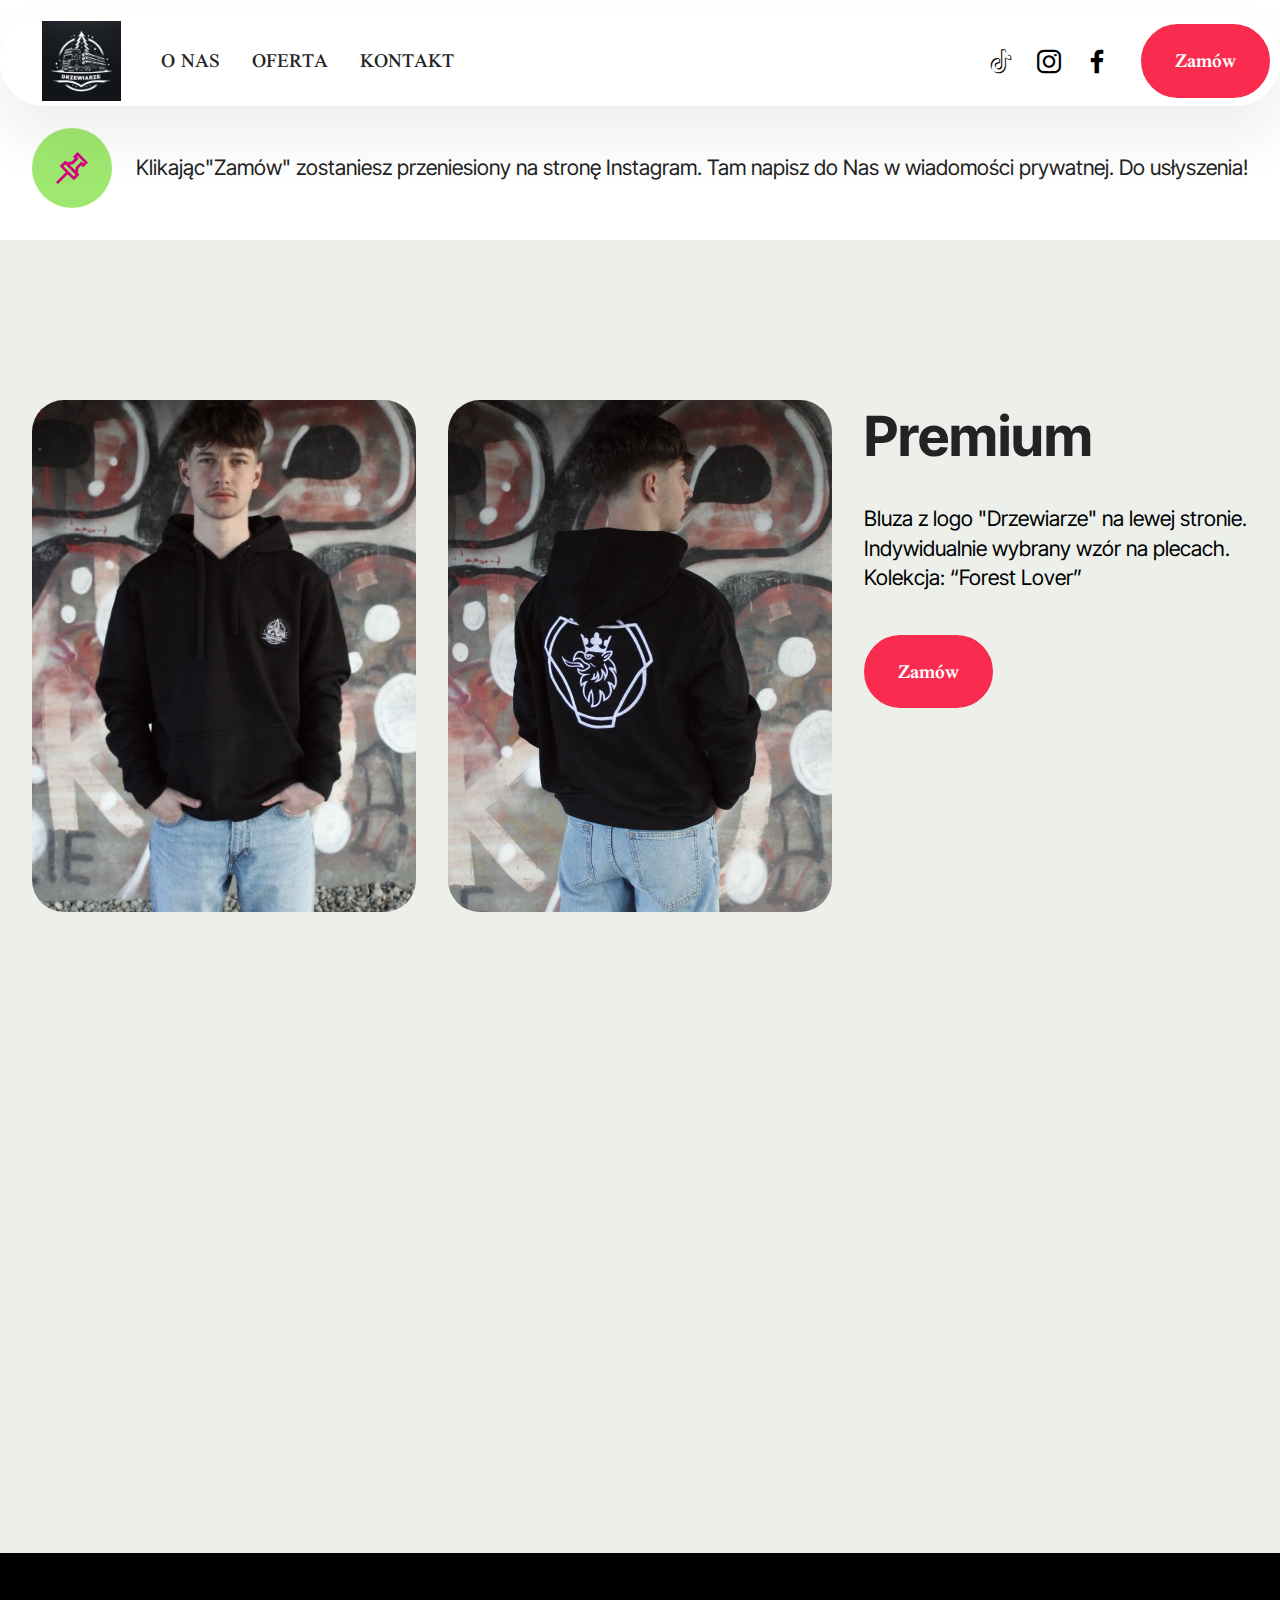
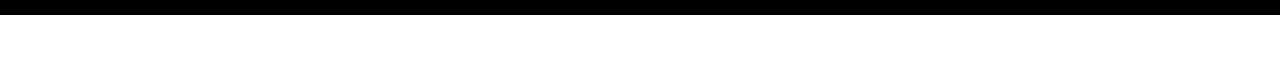
==== BluzaPremium.html @ dae0663e "Add files via upload" ====
<!DOCTYPE html>
<html  >
<head>
  <!-- Site made with Mobirise Website Builder v5.9.17, https://mobirise.com -->
  <meta charset="UTF-8">
  <meta http-equiv="X-UA-Compatible" content="IE=edge">
  <meta name="generator" content="Mobirise v5.9.17, mobirise.com">
  <meta name="viewport" content="width=device-width, initial-scale=1, minimum-scale=1">
  <link rel="shortcut icon" href="assets/images/image0-128x130.png" type="image/x-icon">
  <meta name="description" content="">
  
  
  <title>Kup teraz Bluza Premium</title>
  <link rel="stylesheet" href="assets/web/assets/mobirise-icons2/mobirise2.css">
  <link rel="stylesheet" href="assets/bootstrap/css/bootstrap.min.css">
  <link rel="stylesheet" href="assets/bootstrap/css/bootstrap-grid.min.css">
  <link rel="stylesheet" href="assets/bootstrap/css/bootstrap-reboot.min.css">
  <link rel="stylesheet" href="assets/animatecss/animate.css">
  <link rel="stylesheet" href="assets/dropdown/css/style.css">
  <link rel="stylesheet" href="assets/socicon/css/styles.css">
  <link rel="stylesheet" href="assets/theme/css/style.css">
  <link rel="preload" href="https://fonts.googleapis.com/css?family=Inter+Tight:100,200,300,400,500,600,700,800,900,100i,200i,300i,400i,500i,600i,700i,800i,900i&display=swap" as="style" onload="this.onload=null;this.rel='stylesheet'">
  <noscript><link rel="stylesheet" href="https://fonts.googleapis.com/css?family=Inter+Tight:100,200,300,400,500,600,700,800,900,100i,200i,300i,400i,500i,600i,700i,800i,900i&display=swap"></noscript>
  <link rel="preload" href="https://fonts.googleapis.com/css?family=Scheherazade+New:400,500,600,700&display=swap" as="style" onload="this.onload=null;this.rel='stylesheet'">
  <noscript><link rel="stylesheet" href="https://fonts.googleapis.com/css?family=Scheherazade+New:400,500,600,700&display=swap"></noscript>
  <link rel="preload" as="style" href="assets/mobirise/css/mbr-additional.css?v=Weldhy"><link rel="stylesheet" href="assets/mobirise/css/mbr-additional.css?v=Weldhy" type="text/css">

  
  
  
</head>
<body>
  
  <section data-bs-version="5.1" class="menu menu2 cid-u8Pt3f4Mni" once="menu" id="menu02-3n">
	

	<nav class="navbar navbar-dropdown navbar-expand-lg">
		<div class="container">
			<div class="navbar-brand">
				<span class="navbar-logo">
					<a href="index.html#header10-21">
						<img src="assets/images/image0-96x97.jpg" alt="Mobirise Website Builder" style="height: 5rem;">
					</a>
				</span>
				
			</div>
			<button class="navbar-toggler" type="button" data-toggle="collapse" data-bs-toggle="collapse" data-target="#navbarSupportedContent" data-bs-target="#navbarSupportedContent" aria-controls="navbarNavAltMarkup" aria-expanded="false" aria-label="Toggle navigation">
				<div class="hamburger">
					<span></span>
					<span></span>
					<span></span>
					<span></span>
				</div>
			</button>
			<div class="collapse navbar-collapse" id="navbarSupportedContent">
				<ul class="navbar-nav nav-dropdown" data-app-modern-menu="true"><li class="nav-item">
						<a class="nav-link link text-black text-primary display-4" href="index.html#article20-2m">O NAS</a>
					</li>
					<li class="nav-item">
						<a class="nav-link link text-black text-primary display-4" href="index.html#pricing02-2k" aria-expanded="false">OFERTA</a>
					</li>
					<li class="nav-item">
						<a class="nav-link link show text-black text-primary display-4" href="index.html#social06-2n" aria-expanded="false">KONTAKT</a>
					</li></ul>
				<div class="icons-menu">
					<a class="iconfont-wrapper" href="https://www.tiktok.com/@drzewiarze?lang=pl-PL" target="_blank">
						<span class="p-2 mbr-iconfont socicon-tiktok socicon"></span>
					</a>
					<a class="iconfont-wrapper" href="https://www.instagram.com/drzewiarze/" target="_blank">
						<span class="p-2 mbr-iconfont socicon-instagram socicon"></span>
					</a>
					<a class="iconfont-wrapper" href="https://www.facebook.com/profile.php?id=61557402834355&locale=pl_PL" target="_blank">
						<span class="p-2 mbr-iconfont socicon-facebook socicon"></span>
					</a>
					
				</div>
				<div class="navbar-buttons mbr-section-btn"><a class="btn btn-primary display-4" href="https://www.instagram.com/direct/t/17844694113150239/" target="_blank">Zamów</a></div>
			</div>
		</div>
	</nav>
</section>

<section data-bs-version="5.1" class="features034 cid-u8Pjf7gUB3" id="features034-3b">	
    

	
	
	<div class="container">
		<div class="row justify-content-center">
			<div class="col-12 content-head">
				
			</div>
		</div>
		<div class="row">
			<div class="item features-without-image col-12 col-lg-12 active">
				<div class="item-wrapper">
					<div class="iconfont-wrapper">
						<span class="mbr-iconfont mobi-mbri-pin mobi-mbri"></span>
					</div>
					<div class="card-box">
						<h4 class="card-title mbr-fonts-style mb-0 display-7">Klikając"Zamów" zostaniesz przeniesiony na stronę Instagram. Tam napisz do Nas w wiadomości prywatnej. Do usłyszenia!</h4>
						
					</div>
				</div>
			</div>
			
		</div>
	</div>
</section>

<section data-bs-version="5.1" class="gallery09 cid-u8PhwOr1mA" id="gallery09-3a">
  

  

  <div class="container">
    <div class="row justify-content-center">
      <div class="col-12 col-md-12 col-lg-4 main-text">
        <div class="">
          <h5 class="mbr-section-title mbr-fonts-style mt-0 mb-4 display-2"><strong>Premium</strong></h5>
          <h6 class="mbr-section-subtitle mbr-fonts-style mt-0 mb-4 display-7">Bluza z logo "Drzewiarze" na lewej stronie. Indywidualnie wybrany wzór na plecach. Kolekcja: “Forest Lover”</h6>
          <div class="mbr-section-btn mt-3 main-button"><a href="https://www.instagram.com/direct/t/17844694113150239/" class="btn item-btn btn-primary display-4" target="_blank">Zamów</a></div>
        </div>
      </div>

      <div class="col-lg-8 side-features row">
        
        <div class="item features-image col-12 col-md-6 col-lg-6 active">
          <div class="item-wrapper">
            <div class="item-img">
              <img src="assets/images/f17-816x1088.jpeg" alt="Mobirise Website Builder" title="" data-slide-to="1" data-bs-slide-to="1">
            </div>
            
          </div>
        </div>
        <div class="item features-image col-12 col-md-6 col-lg-6">
          <div class="item-wrapper">
            <div class="item-img">
              <img src="assets/images/f28-3-522x696.jpeg" alt="Mobirise Website Builder" title="" data-slide-to="1" data-bs-slide-to="1">
            </div>
            
          </div>
        </div><div class="item features-image col-12 col-md-6 col-lg-6">
          <div class="item-wrapper">
            <div class="item-img">
              <img src="assets/images/f9-816x1088.jpeg" alt="Mobirise Website Builder" title="" data-slide-to="2" data-bs-slide-to="2">
            </div>
            
          </div>
        </div><div class="item features-image col-12 col-md-6 col-lg-6">
          <div class="item-wrapper">
            <div class="item-img">
              <img src="assets/images/f6-522x696.jpeg" alt="Mobirise Website Builder" title="" data-slide-to="3" data-bs-slide-to="3">
            </div>
            
          </div>
        </div>
        
      </div>
    </div>
  </div>
</section>

<section data-bs-version="5.1" class="footer4 cid-u8PePHBick" once="footers" id="footer04-36">

    

    

    <div class="container">
        <div class="media-container-row align-center mbr-white">
            <div class="col-12">
                <p class="mbr-text mb-0 mbr-fonts-style display-7">
                    © Copyright 2024 Jakub Płoskonka - Wszelkie prawa zastrzeżone
                </p>
            </div>
        </div>
    </div>
</section><section class="display-7" style="padding: 0;align-items: center;justify-content: center;flex-wrap: wrap;    align-content: center;display: flex;position: relative;height: 4rem;"><a href="https://mobiri.se/3173245" style="flex: 1 1;height: 4rem;position: absolute;width: 100%;z-index: 1;"><img alt="" style="height: 4rem;" src="[data-uri]"></a><p style="margin: 0;text-align: center;" class="display-7">&#8204;</p><a style="z-index:1" href="https://mobirise.com/drag-drop-website-builder.html">Drag and Drop Website Builder</a></section><script src="assets/bootstrap/js/bootstrap.bundle.min.js"></script>  <script src="assets/smoothscroll/smooth-scroll.js"></script>  <script src="assets/ytplayer/index.js"></script>  <script src="assets/dropdown/js/navbar-dropdown.js"></script>  <script src="assets/theme/js/script.js"></script>  
  
  
 <div id="scrollToTop" class="scrollToTop mbr-arrow-up"><a style="text-align: center;"><i class="mbr-arrow-up-icon mbr-arrow-up-icon-cm cm-icon cm-icon-smallarrow-up"></i></a></div>
    <input name="animation" type="hidden">
  </body>
</html>
---- assets/web/assets/mobirise-icons2/mobirise2.css ----
@font-face {
  font-family: 'Moririse2';
  font-display: swap;
  src:  url('mobirise2.eot?f2bix4');
  src:  url('mobirise2.eot?f2bix4#iefix') format('embedded-opentype'),
    url('mobirise2.ttf?f2bix4') format('truetype'),
    url('mobirise2.woff?f2bix4') format('woff'),
    url('mobirise2.svg?f2bix4#mobirise2') format('svg');
  font-weight: normal;
  font-style: normal;
}

[class^="mobi-"], [class*=" mobi-"] {
  /* use !important to prevent issues with browser extensions that change fonts */
  font-family: 'Moririse2' !important;
  speak: none;
  font-style: normal;
  font-weight: normal;
  font-variant: normal;
  text-transform: none;
  line-height: 1;

  /* Better Font Rendering =========== */
  -webkit-font-smoothing: antialiased;
  -moz-osx-font-smoothing: grayscale;
}

.mobi-mbri-add-submenu:before {
  content: "\e900";
}
.mobi-mbri-alert:before {
  content: "\e901";
}
.mobi-mbri-align-center:before {
  content: "\e902";
}
.mobi-mbri-align-justify:before {
  content: "\e903";
}
.mobi-mbri-align-left:before {
  content: "\e904";
}
.mobi-mbri-align-right:before {
  content: "\e905";
}
.mobi-mbri-android:before {
  content: "\e906";
}
.mobi-mbri-apple:before {
  content: "\e907";
}
.mobi-mbri-arrow-down:before {
  content: "\e908";
}
.mobi-mbri-arrow-next:before {
  content: "\e909";
}
.mobi-mbri-arrow-prev:before {
  content: "\e90a";
}
.mobi-mbri-arrow-up:before {
  content: "\e90b";
}
.mobi-mbri-bold:before {
  content: "\e90c";
}
.mobi-mbri-bookmark:before {
  content: "\e90d";
}
.mobi-mbri-bootstrap:before {
  content: "\e90e";
}
.mobi-mbri-briefcase:before {
  content: "\e90f";
}
.mobi-mbri-browse:before {
  content: "\e910";
}
.mobi-mbri-bulleted-list:before {
  content: "\e911";
}
.mobi-mbri-calendar:before {
  content: "\e912";
}
.mobi-mbri-camera:before {
  content: "\e913";
}
.mobi-mbri-cart-add:before {
  content: "\e914";
}
.mobi-mbri-cart-full:before {
  content: "\e915";
}
.mobi-mbri-cash:before {
  content: "\e916";
}
.mobi-mbri-change-style:before {
  content: "\e917";
}
.mobi-mbri-chat:before {
  content: "\e918";
}
.mobi-mbri-clock:before {
  content: "\e919";
}
.mobi-mbri-close:before {
  content: "\e91a";
}
.mobi-mbri-cloud:before {
  content: "\e91b";
}
.mobi-mbri-code:before {
  content: "\e91c";
}
.mobi-mbri-contact-form:before {
  content: "\e91d";
}
.mobi-mbri-credit-card:before {
  content: "\e91e";
}
.mobi-mbri-cursor-click:before {
  content: "\e91f";
}
.mobi-mbri-cust-feedback:before {
  content: "\e920";
}
.mobi-mbri-database:before {
  content: "\e921";
}
.mobi-mbri-delivery:before {
  content: "\e922";
}
.mobi-mbri-desktop:before {
  content: "\e923";
}
.mobi-mbri-devices:before {
  content: "\e924";
}
.mobi-mbri-down:before {
  content: "\e925";
}
.mobi-mbri-download-2:before {
  content: "\e926";
}
.mobi-mbri-download:before {
  content: "\e927";
}
.mobi-mbri-drag-n-drop-2:before {
  content: "\e928";
}
.mobi-mbri-drag-n-drop:before {
  content: "\e929";
}
.mobi-mbri-edit-2:before {
  content: "\e92a";
}
.mobi-mbri-edit:before {
  content: "\e92b";
}
.mobi-mbri-error:before {
  content: "\e92c";
}
.mobi-mbri-extension:before {
  content: "\e92d";
}
.mobi-mbri-features:before {
  content: "\e92e";
}
.mobi-mbri-file:before {
  content: "\e92f";
}
.mobi-mbri-flag:before {
  content: "\e930";
}
.mobi-mbri-folder:before {
  content: "\e931";
}
.mobi-mbri-gift:before {
  content: "\e932";
}
.mobi-mbri-github:before {
  content: "\e933";
}
.mobi-mbri-globe-2:before {
  content: "\e934";
}
.mobi-mbri-globe:before {
  content: "\e935";
}
.mobi-mbri-growing-chart:before {
  content: "\e936";
}
.mobi-mbri-hearth:before {
  content: "\e937";
}
.mobi-mbri-help:before {
  content: "\e938";
}
.mobi-mbri-home:before {
  content: "\e939";
}
.mobi-mbri-hot-cup:before {
  content: "\e93a";
}
.mobi-mbri-idea:before {
  content: "\e93b";
}
.mobi-mbri-image-gallery:before {
  content: "\e93c";
}
.mobi-mbri-image-slider:before {
  content: "\e93d";
}
.mobi-mbri-info:before {
  content: "\e93e";
}
.mobi-mbri-italic:before {
  content: "\e93f";
}
.mobi-mbri-key:before {
  content: "\e940";
}
.mobi-mbri-laptop:before {
  content: "\e941";
}
.mobi-mbri-layers:before {
  content: "\e942";
}
.mobi-mbri-left-right:before {
  content: "\e943";
}
.mobi-mbri-left:before {
  content: "\e944";
}
.mobi-mbri-letter:before {
  content: "\e945";
}
.mobi-mbri-like:before {
  content: "\e946";
}
.mobi-mbri-link:before {
  content: "\e947";
}
.mobi-mbri-lock:before {
  content: "\e948";
}
.mobi-mbri-login:before {
  content: "\e949";
}
.mobi-mbri-logout:before {
  content: "\e94a";
}
.mobi-mbri-magic-stick:before {
  content: "\e94b";
}
.mobi-mbri-map-pin:before {
  content: "\e94c";
}
.mobi-mbri-menu:before {
  content: "\e94d";
}
.mobi-mbri-mobile-2:before {
  content: "\e94e";
}
.mobi-mbri-mobile-horizontal:before {
  content: "\e94f";
}
.mobi-mbri-mobile:before {
  content: "\e950";
}
.mobi-mbri-mobirise:before {
  content: "\e951";
}
.mobi-mbri-more-horizontal:before {
  content: "\e952";
}
.mobi-mbri-more-vertical:before {
  content: "\e953";
}
.mobi-mbri-music:before {
  content: "\e954";
}
.mobi-mbri-new-file:before {
  content: "\e955";
}
.mobi-mbri-numbered-list:before {
  content: "\e956";
}
.mobi-mbri-opened-folder:before {
  content: "\e957";
}
.mobi-mbri-pages:before {
  content: "\e958";
}
.mobi-mbri-paper-plane:before {
  content: "\e959";
}
.mobi-mbri-paperclip:before {
  content: "\e95a";
}
.mobi-mbri-phone:before {
  content: "\e95b";
}
.mobi-mbri-photo:before {
  content: "\e95c";
}
.mobi-mbri-photos:before {
  content: "\e95d";
}
.mobi-mbri-pin:before {
  content: "\e95e";
}
.mobi-mbri-play:before {
  content: "\e95f";
}
.mobi-mbri-plus:before {
  content: "\e960";
}
.mobi-mbri-preview:before {
  content: "\e961";
}
.mobi-mbri-print:before {
  content: "\e962";
}
.mobi-mbri-protect:before {
  content: "\e963";
}
.mobi-mbri-question:before {
  content: "\e964";
}
.mobi-mbri-quote-left:before {
  content: "\e965";
}
.mobi-mbri-quote-right:before {
  content: "\e966";
}
.mobi-mbri-redo:before {
  content: "\e967";
}
.mobi-mbri-refresh:before {
  content: "\e968";
}
.mobi-mbri-responsive-2:before {
  content: "\e969";
}
.mobi-mbri-responsive:before {
  content: "\e96a";
}
.mobi-mbri-right:before {
  content: "\e96b";
}
.mobi-mbri-rocket:before {
  content: "\e96c";
}
.mobi-mbri-sad-face:before {
  content: "\e96d";
}
.mobi-mbri-sale:before {
  content: "\e96e";
}
.mobi-mbri-save:before {
  content: "\e96f";
}
.mobi-mbri-search:before {
  content: "\e970";
}
.mobi-mbri-setting-2:before {
  content: "\e971";
}
.mobi-mbri-setting-3:before {
  content: "\e972";
}
.mobi-mbri-setting:before {
  content: "\e973";
}
.mobi-mbri-share:before {
  content: "\e974";
}
.mobi-mbri-shopping-bag:before {
  content: "\e975";
}
.mobi-mbri-shopping-basket:before {
  content: "\e976";
}
.mobi-mbri-shopping-cart:before {
  content: "\e977";
}
.mobi-mbri-sites:before {
  content: "\e978";
}
.mobi-mbri-smile-face:before {
  content: "\e979";
}
.mobi-mbri-speed:before {
  content: "\e97a";
}
.mobi-mbri-star:before {
  content: "\e97b";
}
.mobi-mbri-success:before {
  content: "\e97c";
}
.mobi-mbri-sun:before {
  content: "\e97d";
}
.mobi-mbri-sun2:before {
  content: "\e97e";
}
.mobi-mbri-tablet-vertical:before {
  content: "\e97f";
}
.mobi-mbri-tablet:before {
  content: "\e980";
}
.mobi-mbri-target:before {
  content: "\e981";
}
.mobi-mbri-timer:before {
  content: "\e982";
}
.mobi-mbri-to-ftp:before {
  content: "\e983";
}
.mobi-mbri-to-local-drive:before {
  content: "\e984";
}
.mobi-mbri-touch-swipe:before {
  content: "\e985";
}
.mobi-mbri-touch:before {
  content: "\e986";
}
.mobi-mbri-trash:before {
  content: "\e987";
}
.mobi-mbri-underline:before {
  content: "\e988";
}
.mobi-mbri-undo:before {
  content: "\e989";
}
.mobi-mbri-unlink:before {
  content: "\e98a";
}
.mobi-mbri-unlock:before {
  content: "\e98b";
}
.mobi-mbri-up-down:before {
  content: "\e98c";
}
.mobi-mbri-up:before {
  content: "\e98d";
}
.mobi-mbri-update:before {
  content: "\e98e";
}
.mobi-mbri-upload-2:before {
  content: "\e98f";
}
.mobi-mbri-upload:before {
  content: "\e990";
}
.mobi-mbri-user-2:before {
  content: "\e991";
}
.mobi-mbri-user:before {
  content: "\e992";
}
.mobi-mbri-users:before {
  content: "\e993";
}
.mobi-mbri-video-play:before {
  content: "\e994";
}
.mobi-mbri-video:before {
  content: "\e995";
}
.mobi-mbri-watch:before {
  content: "\e996";
}
.mobi-mbri-website-theme-2:before {
  content: "\e997";
}
.mobi-mbri-website-theme:before {
  content: "\e998";
}
.mobi-mbri-wifi:before {
  content: "\e999";
}
.mobi-mbri-windows:before {
  content: "\e99a";
}
.mobi-mbri-zoom-in:before {
  content: "\e99b";
}
.mobi-mbri-zoom-out:before {
  content: "\e99c";
}
---- assets/dropdown/css/style.css ----
.navbar-dropdown {
  left: 0;
  padding: 0;
  position: absolute;
  right: 0;
  top: 0;
  transition: all 0.45s ease;
  z-index: 1030;
  background: #282828; }
  .navbar-dropdown .navbar-logo {
    margin-right: 0.8rem;
    transition: margin 0.3s ease-in-out;
    vertical-align: middle; }
    .navbar-dropdown .navbar-logo img {
      height: 3.125rem;
      transition: all 0.3s ease-in-out; }
    .navbar-dropdown .navbar-logo.mbr-iconfont {
      font-size: 3.125rem;
      line-height: 3.125rem; }
  .navbar-dropdown .navbar-caption {
    font-weight: 700;
    white-space: normal;
    vertical-align: -4px;
    line-height: 3.125rem !important; }
    .navbar-dropdown .navbar-caption, .navbar-dropdown .navbar-caption:hover {
      color: inherit;
      text-decoration: none; }
  .navbar-dropdown .mbr-iconfont + .navbar-caption {
    vertical-align: -1px; }
  .navbar-dropdown.navbar-fixed-top {
    position: fixed; }
  .navbar-dropdown .navbar-brand span {
    vertical-align: -4px; }
  .navbar-dropdown.bg-color.transparent {
    background: none; }
  .navbar-dropdown.navbar-short .navbar-brand {
    padding: 0.625rem 0; }
    .navbar-dropdown.navbar-short .navbar-brand span {
      vertical-align: -1px; }
  .navbar-dropdown.navbar-short .navbar-caption {
    line-height: 2.375rem !important;
    vertical-align: -2px; }
  .navbar-dropdown.navbar-short .navbar-logo {
    margin-right: 0.5rem; }
    .navbar-dropdown.navbar-short .navbar-logo img {
      height: 2.375rem; }
    .navbar-dropdown.navbar-short .navbar-logo.mbr-iconfont {
      font-size: 2.375rem;
      line-height: 2.375rem; }
  .navbar-dropdown.navbar-short .mbr-table-cell {
    height: 3.625rem; }
  .navbar-dropdown .navbar-close {
    left: 0.6875rem;
    position: fixed;
    top: 0.75rem;
    z-index: 1000; }
  .navbar-dropdown .hamburger-icon {
    content: "";
    display: inline-block;
    vertical-align: middle;
    width: 16px;
    -webkit-box-shadow: 0 -6px 0 1px #282828,0 0 0 1px #282828,0 6px 0 1px #282828;
    -moz-box-shadow: 0 -6px 0 1px #282828,0 0 0 1px #282828,0 6px 0 1px #282828;
    box-shadow: 0 -6px 0 1px #282828,0 0 0 1px #282828,0 6px 0 1px #282828; }

.dropdown-menu .dropdown-toggle[data-toggle="dropdown-submenu"]::after {
  border-bottom: 0.35em solid transparent;
  border-left: 0.35em solid;
  border-right: 0;
  border-top: 0.35em solid transparent;
  margin-left: 0.3rem; }

.dropdown-menu .dropdown-item:focus {
  outline: 0; }

.nav-dropdown {
  font-size: 0.75rem;
  font-weight: 500;
  height: auto !important; }
  .nav-dropdown .nav-btn {
    padding-left: 1rem; }
  .nav-dropdown .link {
    margin: .667em 1.667em;
    font-weight: 500;
    padding: 0;
    transition: color .2s ease-in-out; }
    .nav-dropdown .link.dropdown-toggle {
      margin-right: 2.583em; }
      .nav-dropdown .link.dropdown-toggle::after {
        margin-left: .25rem;
        border-top: 0.35em solid;
        border-right: 0.35em solid transparent;
        border-left: 0.35em solid transparent;
        border-bottom: 0; }
      .nav-dropdown .link.dropdown-toggle[aria-expanded="true"] {
        margin: 0;
        padding: 0.667em 3.263em  0.667em 1.667em; }
  .nav-dropdown .link::after,
  .nav-dropdown .dropdown-item::after {
    color: inherit; }
  .nav-dropdown .btn {
    font-size: 0.75rem;
    font-weight: 700;
    letter-spacing: 0;
    margin-bottom: 0;
    padding-left: 1.25rem;
    padding-right: 1.25rem; }
  .nav-dropdown .dropdown-menu {
    border-radius: 0;
    border: 0;
    left: 0;
    margin: 0;
    padding-bottom: 1.25rem;
    padding-top: 1.25rem;
    position: relative; }
  .nav-dropdown .dropdown-submenu {
    margin-left: 0.125rem;
    top: 0; }
  .nav-dropdown .dropdown-item {
    font-weight: 500;
    line-height: 2;
    padding: 0.3846em 4.615em 0.3846em 1.5385em;
    position: relative;
    transition: color .2s ease-in-out, background-color .2s ease-in-out; }
    .nav-dropdown .dropdown-item::after {
      margin-top: -0.3077em;
      position: absolute;
      right: 1.1538em;
      top: 50%; }
    .nav-dropdown .dropdown-item:focus, .nav-dropdown .dropdown-item:hover {
      background: none; }

@media (max-width: 767px) {
  .nav-dropdown.navbar-toggleable-sm {
    bottom: 0;
    display: none;
    left: 0;
    overflow-x: hidden;
    position: fixed;
    top: 0;
    transform: translateX(-100%);
    -ms-transform: translateX(-100%);
    -webkit-transform: translateX(-100%);
    width: 18.75rem;
    z-index: 999; } }
.nav-dropdown.navbar-toggleable-xl {
  bottom: 0;
  display: none;
  left: 0;
  overflow-x: hidden;
  position: fixed;
  top: 0;
  transform: translateX(-100%);
  -ms-transform: translateX(-100%);
  -webkit-transform: translateX(-100%);
  width: 18.75rem;
  z-index: 999; }

.nav-dropdown-sm {
  display: block !important;
  overflow-x: hidden;
  overflow: auto;
  padding-top: 3.875rem; }
  .nav-dropdown-sm::after {
    content: "";
    display: block;
    height: 3rem;
    width: 100%; }
  .nav-dropdown-sm.collapse.in ~ .navbar-close {
    display: block !important; }
  .nav-dropdown-sm.collapsing, .nav-dropdown-sm.collapse.in {
    transform: translateX(0);
    -ms-transform: translateX(0);
    -webkit-transform: translateX(0);
    transition: all 0.25s ease-out;
    -webkit-transition: all 0.25s ease-out;
    background: #282828; }
  .nav-dropdown-sm.collapsing[aria-expanded="false"] {
    transform: translateX(-100%);
    -ms-transform: translateX(-100%);
    -webkit-transform: translateX(-100%); }
  .nav-dropdown-sm .nav-item {
    display: block;
    margin-left: 0 !important;
    padding-left: 0; }
  .nav-dropdown-sm .link,
  .nav-dropdown-sm .dropdown-item {
    border-top: 1px dotted rgba(255, 255, 255, 0.1);
    font-size: 0.8125rem;
    line-height: 1.6;
    margin: 0 !important;
    padding: 0.875rem 2.4rem 0.875rem 1.5625rem !important;
    position: relative;
    white-space: normal; }
    .nav-dropdown-sm .link:focus, .nav-dropdown-sm .link:hover,
    .nav-dropdown-sm .dropdown-item:focus,
    .nav-dropdown-sm .dropdown-item:hover {
      background: rgba(0, 0, 0, 0.2) !important;
      color: #c0a375; }
  .nav-dropdown-sm .nav-btn {
    position: relative;
    padding: 1.5625rem 1.5625rem 0 1.5625rem; }
    .nav-dropdown-sm .nav-btn::before {
      border-top: 1px dotted rgba(255, 255, 255, 0.1);
      content: "";
      left: 0;
      position: absolute;
      top: 0;
      width: 100%; }
    .nav-dropdown-sm .nav-btn + .nav-btn {
      padding-top: 0.625rem; }
      .nav-dropdown-sm .nav-btn + .nav-btn::before {
        display: none; }
  .nav-dropdown-sm .btn {
    padding: 0.625rem 0; }
  .nav-dropdown-sm .dropdown-toggle[data-toggle="dropdown-submenu"]::after {
    margin-left: .25rem;
    border-top: 0.35em solid;
    border-right: 0.35em solid transparent;
    border-left: 0.35em solid transparent;
    border-bottom: 0; }
  .nav-dropdown-sm .dropdown-toggle[data-toggle="dropdown-submenu"][aria-expanded="true"]::after {
    border-top: 0;
    border-right: 0.35em solid transparent;
    border-left: 0.35em solid transparent;
    border-bottom: 0.35em solid; }
  .nav-dropdown-sm .dropdown-menu {
    margin: 0;
    padding: 0;
    position: relative;
    top: 0;
    left: 0;
    width: 100%;
    border: 0;
    float: none;
    border-radius: 0;
    background: none; }
  .nav-dropdown-sm .dropdown-submenu {
    left: 100%;
    margin-left: 0.125rem;
    margin-top: -1.25rem;
    top: 0; }

.navbar-toggleable-sm .nav-dropdown .dropdown-menu {
  position: absolute; }

.navbar-toggleable-sm .nav-dropdown .dropdown-submenu {
  left: 100%;
  margin-left: 0.125rem;
  margin-top: -1.25rem;
  top: 0; }

.navbar-toggleable-sm.opened .nav-dropdown .dropdown-menu {
  position: relative; }

.navbar-toggleable-sm.opened .nav-dropdown .dropdown-submenu {
  left: 0;
  margin-left: 00rem;
  margin-top: 0rem;
  top: 0; }

.is-builder .nav-dropdown.collapsing {
  transition: none !important; }
---- assets/socicon/css/styles.css ----
@charset "UTF-8";

@font-face {
  font-family: 'Socicon';
  src:  url('../fonts/socicon.eot');
  src:  url('../fonts/socicon.eot?#iefix') format('embedded-opentype'),
    url('../fonts/socicon.woff2') format('woff2'),
    url('../fonts/socicon.ttf') format('truetype'),
    url('../fonts/socicon.woff') format('woff'),
    url('../fonts/socicon.svg#socicon') format('svg');
  font-weight: normal;
  font-style: normal;
  font-display: swap;
}

[data-icon]:before {
  font-family: "socicon" !important;
  content: attr(data-icon);
  font-style: normal !important;
  font-weight: normal !important;
  font-variant: normal !important;
  text-transform: none !important;
  speak: none;
  line-height: 1;
  -webkit-font-smoothing: antialiased;
  -moz-osx-font-smoothing: grayscale;
}

[class^="socicon-"], [class*=" socicon-"] {
  /* use !important to prevent issues with browser extensions that change fonts */
  font-family: 'Socicon' !important;
  speak: none;
  font-style: normal;
  font-weight: normal;
  font-variant: normal;
  text-transform: none;
  line-height: 1;

  /* Better Font Rendering =========== */
  -webkit-font-smoothing: antialiased;
  -moz-osx-font-smoothing: grayscale;
}

.socicon-eitaa:before {
  content: "\e97c";
}
.socicon-soroush:before {
  content: "\e97d";
}
.socicon-bale:before {
  content: "\e97e";
}
.socicon-zazzle:before {
  content: "\e97b";
}
.socicon-society6:before {
  content: "\e97a";
}
.socicon-redbubble:before {
  content: "\e979";
}
.socicon-avvo:before {
  content: "\e978";
}
.socicon-stitcher:before {
  content: "\e977";
}
.socicon-googlehangouts:before {
  content: "\e974";
}
.socicon-dlive:before {
  content: "\e975";
}
.socicon-vsco:before {
  content: "\e976";
}
.socicon-flipboard:before {
  content: "\e973";
}
.socicon-ubuntu:before {
  content: "\e958";
}
.socicon-artstation:before {
  content: "\e959";
}
.socicon-invision:before {
  content: "\e95a";
}
.socicon-torial:before {
  content: "\e95b";
}
.socicon-collectorz:before {
  content: "\e95c";
}
.socicon-seenthis:before {
  content: "\e95d";
}
.socicon-googleplaymusic:before {
  content: "\e95e";
}
.socicon-debian:before {
  content: "\e95f";
}
.socicon-filmfreeway:before {
  content: "\e960";
}
.socicon-gnome:before {
  content: "\e961";
}
.socicon-itchio:before {
  content: "\e962";
}
.socicon-jamendo:before {
  content: "\e963";
}
.socicon-mix:before {
  content: "\e964";
}
.socicon-sharepoint:before {
  content: "\e965";
}
.socicon-tinder:before {
  content: "\e966";
}
.socicon-windguru:before {
  content: "\e967";
}
.socicon-cdbaby:before {
  content: "\e968";
}
.socicon-elementaryos:before {
  content: "\e969";
}
.socicon-stage32:before {
  content: "\e96a";
}
.socicon-tiktok:before {
  content: "\e96b";
}
.socicon-gitter:before {
  content: "\e96c";
}
.socicon-letterboxd:before {
  content: "\e96d";
}
.socicon-threema:before {
  content: "\e96e";
}
.socicon-splice:before {
  content: "\e96f";
}
.socicon-metapop:before {
  content: "\e970";
}
.socicon-naver:before {
  content: "\e971";
}
.socicon-remote:before {
  content: "\e972";
}
.socicon-internet:before {
  content: "\e957";
}
.socicon-moddb:before {
  content: "\e94b";
}
.socicon-indiedb:before {
  content: "\e94c";
}
.socicon-traxsource:before {
  content: "\e94d";
}
.socicon-gamefor:before {
  content: "\e94e";
}
.socicon-pixiv:before {
  content: "\e94f";
}
.socicon-myanimelist:before {
  content: "\e950";
}
.socicon-blackberry:before {
  content: "\e951";
}
.socicon-wickr:before {
  content: "\e952";
}
.socicon-spip:before {
  content: "\e953";
}
.socicon-napster:before {
  content: "\e954";
}
.socicon-beatport:before {
  content: "\e955";
}
.socicon-hackerone:before {
  content: "\e956";
}
.socicon-hackernews:before {
  content: "\e946";
}
.socicon-smashwords:before {
  content: "\e947";
}
.socicon-kobo:before {
  content: "\e948";
}
.socicon-bookbub:before {
  content: "\e949";
}
.socicon-mailru:before {
  content: "\e94a";
}
.socicon-gitlab:before {
  content: "\e945";
}
.socicon-instructables:before {
  content: "\e944";
}
.socicon-portfolio:before {
  content: "\e943";
}
.socicon-codered:before {
  content: "\e940";
}
.socicon-origin:before {
  content: "\e941";
}
.socicon-nextdoor:before {
  content: "\e942";
}
.socicon-udemy:before {
  content: "\e93f";
}
.socicon-livemaster:before {
  content: "\e93e";
}
.socicon-crunchbase:before {
  content: "\e93b";
}
.socicon-homefy:before {
  content: "\e93c";
}
.socicon-calendly:before {
  content: "\e93d";
}
.socicon-realtor:before {
  content: "\e90f";
}
.socicon-tidal:before {
  content: "\e910";
}
.socicon-qobuz:before {
  content: "\e911";
}
.socicon-natgeo:before {
  content: "\e912";
}
.socicon-mastodon:before {
  content: "\e913";
}
.socicon-unsplash:before {
  content: "\e914";
}
.socicon-homeadvisor:before {
  content: "\e915";
}
.socicon-angieslist:before {
  content: "\e916";
}
.socicon-codepen:before {
  content: "\e917";
}
.socicon-slack:before {
  content: "\e918";
}
.socicon-openaigym:before {
  content: "\e919";
}
.socicon-logmein:before {
  content: "\e91a";
}
.socicon-fiverr:before {
  content: "\e91b";
}
.socicon-gotomeeting:before {
  content: "\e91c";
}
.socicon-aliexpress:before {
  content: "\e91d";
}
.socicon-guru:before {
  content: "\e91e";
}
.socicon-appstore:before {
  content: "\e91f";
}
.socicon-homes:before {
  content: "\e920";
}
.socicon-zoom:before {
  content: "\e921";
}
.socicon-alibaba:before {
  content: "\e922";
}
.socicon-craigslist:before {
  content: "\e923";
}
.socicon-wix:before {
  content: "\e924";
}
.socicon-redfin:before {
  content: "\e925";
}
.socicon-googlecalendar:before {
  content: "\e926";
}
.socicon-shopify:before {
  content: "\e927";
}
.socicon-freelancer:before {
  content: "\e928";
}
.socicon-seedrs:before {
  content: "\e929";
}
.socicon-bing:before {
  content: "\e92a";
}
.socicon-doodle:before {
  content: "\e92b";
}
.socicon-bonanza:before {
  content: "\e92c";
}
.socicon-squarespace:before {
  content: "\e92d";
}
.socicon-toptal:before {
  content: "\e92e";
}
.socicon-gust:before {
  content: "\e92f";
}
.socicon-ask:before {
  content: "\e930";
}
.socicon-trulia:before {
  content: "\e931";
}
.socicon-loomly:before {
  content: "\e932";
}
.socicon-ghost:before {
  content: "\e933";
}
.socicon-upwork:before {
  content: "\e934";
}
.socicon-fundable:before {
  content: "\e935";
}
.socicon-booking:before {
  content: "\e936";
}
.socicon-googlemaps:before {
  content: "\e937";
}
.socicon-zillow:before {
  content: "\e938";
}
.socicon-niconico:before {
  content: "\e939";
}
.socicon-toneden:before {
  content: "\e93a";
}
.socicon-augment:before {
  content: "\e908";
}
.socicon-bitbucket:before {
  content: "\e909";
}
.socicon-fyuse:before {
  content: "\e90a";
}
.socicon-yt-gaming:before {
  content: "\e90b";
}
.socicon-sketchfab:before {
  content: "\e90c";
}
.socicon-mobcrush:before {
  content: "\e90d";
}
.socicon-microsoft:before {
  content: "\e90e";
}
.socicon-pandora:before {
  content: "\e907";
}
.socicon-messenger:before {
  content: "\e906";
}
.socicon-gamewisp:before {
  content: "\e905";
}
.socicon-bloglovin:before {
  content: "\e904";
}
.socicon-tunein:before {
  content: "\e903";
}
.socicon-gamejolt:before {
  content: "\e901";
}
.socicon-trello:before {
  content: "\e902";
}
.socicon-spreadshirt:before {
  content: "\e900";
}
.socicon-500px:before {
  content: "\e000";
}
.socicon-8tracks:before {
  content: "\e001";
}
.socicon-airbnb:before {
  content: "\e002";
}
.socicon-alliance:before {
  content: "\e003";
}
.socicon-amazon:before {
  content: "\e004";
}
.socicon-amplement:before {
  content: "\e005";
}
.socicon-android:before {
  content: "\e006";
}
.socicon-angellist:before {
  content: "\e007";
}
.socicon-apple:before {
  content: "\e008";
}
.socicon-appnet:before {
  content: "\e009";
}
.socicon-baidu:before {
  content: "\e00a";
}
.socicon-bandcamp:before {
  content: "\e00b";
}
.socicon-battlenet:before {
  content: "\e00c";
}
.socicon-mixer:before {
  content: "\e00d";
}
.socicon-bebee:before {
  content: "\e00e";
}
.socicon-bebo:before {
  content: "\e00f";
}
.socicon-behance:before {
  content: "\e010";
}
.socicon-blizzard:before {
  content: "\e011";
}
.socicon-blogger:before {
  content: "\e012";
}
.socicon-buffer:before {
  content: "\e013";
}
.socicon-chrome:before {
  content: "\e014";
}
.socicon-coderwall:before {
  content: "\e015";
}
.socicon-curse:before {
  content: "\e016";
}
.socicon-dailymotion:before {
  content: "\e017";
}
.socicon-deezer:before {
  content: "\e018";
}
.socicon-delicious:before {
  content: "\e019";
}
.socicon-deviantart:before {
  content: "\e01a";
}
.socicon-diablo:before {
  content: "\e01b";
}
.socicon-digg:before {
  content: "\e01c";
}
.socicon-discord:before {
  content: "\e01d";
}
.socicon-disqus:before {
  content: "\e01e";
}
.socicon-douban:before {
  content: "\e01f";
}
.socicon-draugiem:before {
  content: "\e020";
}
.socicon-dribbble:before {
  content: "\e021";
}
.socicon-drupal:before {
  content: "\e022";
}
.socicon-ebay:before {
  content: "\e023";
}
.socicon-ello:before {
  content: "\e024";
}
.socicon-endomodo:before {
  content: "\e025";
}
.socicon-envato:before {
  content: "\e026";
}
.socicon-etsy:before {
  content: "\e027";
}
.socicon-facebook:before {
  content: "\e028";
}
.socicon-feedburner:before {
  content: "\e029";
}
.socicon-filmweb:before {
  content: "\e02a";
}
.socicon-firefox:before {
  content: "\e02b";
}
.socicon-flattr:before {
  content: "\e02c";
}
.socicon-flickr:before {
  content: "\e02d";
}
.socicon-formulr:before {
  content: "\e02e";
}
.socicon-forrst:before {
  content: "\e02f";
}
.socicon-foursquare:before {
  content: "\e030";
}
.socicon-friendfeed:before {
  content: "\e031";
}
.socicon-github:before {
  content: "\e032";
}
.socicon-goodreads:before {
  content: "\e033";
}
.socicon-google:before {
  content: "\e034";
}
.socicon-googlescholar:before {
  content: "\e035";
}
.socicon-googlegroups:before {
  content: "\e036";
}
.socicon-googlephotos:before {
  content: "\e037";
}
.socicon-googleplus:before {
  content: "\e038";
}
.socicon-grooveshark:before {
  content: "\e039";
}
.socicon-hackerrank:before {
  content: "\e03a";
}
.socicon-hearthstone:before {
  content: "\e03b";
}
.socicon-hellocoton:before {
  content: "\e03c";
}
.socicon-heroes:before {
  content: "\e03d";
}
.socicon-smashcast:before {
  content: "\e03e";
}
.socicon-horde:before {
  content: "\e03f";
}
.socicon-houzz:before {
  content: "\e040";
}
.socicon-icq:before {
  content: "\e041";
}
.socicon-identica:before {
  content: "\e042";
}
.socicon-imdb:before {
  content: "\e043";
}
.socicon-instagram:before {
  content: "\e044";
}
.socicon-issuu:before {
  content: "\e045";
}
.socicon-istock:before {
  content: "\e046";
}
.socicon-itunes:before {
  content: "\e047";
}
.socicon-keybase:before {
  content: "\e048";
}
.socicon-lanyrd:before {
  content: "\e049";
}
.socicon-lastfm:before {
  content: "\e04a";
}
.socicon-line:before {
  content: "\e04b";
}
.socicon-linkedin:before {
  content: "\e04c";
}
.socicon-livejournal:before {
  content: "\e04d";
}
.socicon-lyft:before {
  content: "\e04e";
}
.socicon-macos:before {
  content: "\e04f";
}
.socicon-mail:before {
  content: "\e050";
}
.socicon-medium:before {
  content: "\e051";
}
.socicon-meetup:before {
  content: "\e052";
}
.socicon-mixcloud:before {
  content: "\e053";
}
.socicon-modelmayhem:before {
  content: "\e054";
}
.socicon-mumble:before {
  content: "\e055";
}
.socicon-myspace:before {
  content: "\e056";
}
.socicon-newsvine:before {
  content: "\e057";
}
.socicon-nintendo:before {
  content: "\e058";
}
.socicon-npm:before {
  content: "\e059";
}
.socicon-odnoklassniki:before {
  content: "\e05a";
}
.socicon-openid:before {
  content: "\e05b";
}
.socicon-opera:before {
  content: "\e05c";
}
.socicon-outlook:before {
  content: "\e05d";
}
.socicon-overwatch:before {
  content: "\e05e";
}
.socicon-patreon:before {
  content: "\e05f";
}
.socicon-paypal:before {
  content: "\e060";
}
.socicon-periscope:before {
  content: "\e061";
}
.socicon-persona:before {
  content: "\e062";
}
.socicon-pinterest:before {
  content: "\e063";
}
.socicon-play:before {
  content: "\e064";
}
.socicon-player:before {
  content: "\e065";
}
.socicon-playstation:before {
  content: "\e066";
}
.socicon-pocket:before {
  content: "\e067";
}
.socicon-qq:before {
  content: "\e068";
}
.socicon-quora:before {
  content: "\e069";
}
.socicon-raidcall:before {
  content: "\e06a";
}
.socicon-ravelry:before {
  content: "\e06b";
}
.socicon-reddit:before {
  content: "\e06c";
}
.socicon-renren:before {
  content: "\e06d";
}
.socicon-researchgate:before {
  content: "\e06e";
}
.socicon-residentadvisor:before {
  content: "\e06f";
}
.socicon-reverbnation:before {
  content: "\e070";
}
.socicon-rss:before {
  content: "\e071";
}
.socicon-sharethis:before {
  content: "\e072";
}
.socicon-skype:before {
  content: "\e073";
}
.socicon-slideshare:before {
  content: "\e074";
}
.socicon-smugmug:before {
  content: "\e075";
}
.socicon-snapchat:before {
  content: "\e076";
}
.socicon-songkick:before {
  content: "\e077";
}
.socicon-soundcloud:before {
  content: "\e078";
}
.socicon-spotify:before {
  content: "\e079";
}
.socicon-stackexchange:before {
  content: "\e07a";
}
.socicon-stackoverflow:before {
  content: "\e07b";
}
.socicon-starcraft:before {
  content: "\e07c";
}
.socicon-stayfriends:before {
  content: "\e07d";
}
.socicon-steam:before {
  content: "\e07e";
}
.socicon-storehouse:before {
  content: "\e07f";
}
.socicon-strava:before {
  content: "\e080";
}
.socicon-streamjar:before {
  content: "\e081";
}
.socicon-stumbleupon:before {
  content: "\e082";
}
.socicon-swarm:before {
  content: "\e083";
}
.socicon-teamspeak:before {
  content: "\e084";
}
.socicon-teamviewer:before {
  content: "\e085";
}
.socicon-technorati:before {
  content: "\e086";
}
.socicon-telegram:before {
  content: "\e087";
}
.socicon-tripadvisor:before {
  content: "\e088";
}
.socicon-tripit:before {
  content: "\e089";
}
.socicon-triplej:before {
  content: "\e08a";
}
.socicon-tumblr:before {
  content: "\e08b";
}
.socicon-twitch:before {
  content: "\e08c";
}
.socicon-twitter:before {
  content: "\e08d";
}
.socicon-uber:before {
  content: "\e08e";
}
.socicon-ventrilo:before {
  content: "\e08f";
}
.socicon-viadeo:before {
  content: "\e090";
}
.socicon-viber:before {
  content: "\e091";
}
.socicon-viewbug:before {
  content: "\e092";
}
.socicon-vimeo:before {
  content: "\e093";
}
.socicon-vine:before {
  content: "\e094";
}
.socicon-vkontakte:before {
  content: "\e095";
}
.socicon-warcraft:before {
  content: "\e096";
}
.socicon-wechat:before {
  content: "\e097";
}
.socicon-weibo:before {
  content: "\e098";
}
.socicon-whatsapp:before {
  content: "\e099";
}
.socicon-wikipedia:before {
  content: "\e09a";
}
.socicon-windows:before {
  content: "\e09b";
}
.socicon-wordpress:before {
  content: "\e09c";
}
.socicon-wykop:before {
  content: "\e09d";
}
.socicon-xbox:before {
  content: "\e09e";
}
.socicon-xing:before {
  content: "\e09f";
}
.socicon-yahoo:before {
  content: "\e0a0";
}
.socicon-yammer:before {
  content: "\e0a1";
}
.socicon-yandex:before {
  content: "\e0a2";
}
.socicon-yelp:before {
  content: "\e0a3";
}
.socicon-younow:before {
  content: "\e0a4";
}
.socicon-youtube:before {
  content: "\e0a5";
}
.socicon-zapier:before {
  content: "\e0a6";
}
.socicon-zerply:before {
  content: "\e0a7";
}
.socicon-zomato:before {
  content: "\e0a8";
}
.socicon-zynga:before {
  content: "\e0a9";
}
---- assets/theme/css/style.css ----
@charset "UTF-8";
section {
  background-color: #ffffff;
}

body {
  font-style: normal;
  line-height: 1.5;
  font-weight: 400;
  color: #232323;
  position: relative;
}

button {
  background-color: transparent;
  border-color: transparent;
}

.embla__button,
.carousel-control {
  background-color: #edefea !important;
  opacity: 0.8 !important;
  color: #464845 !important;
  border-color: #edefea !important;
}

.carousel .close,
.modalWindow .close {
  background-color: #edefea !important;
  color: #464845 !important;
  border-color: #edefea !important;
  opacity: 0.8 !important;
}

.carousel .close:hover,
.modalWindow .close:hover {
  opacity: 1 !important;
}

.carousel-indicators li {
  background-color: #edefea !important;
  border: 2px solid #464845 !important;
}

.carousel-indicators li:hover,
.carousel-indicators li:active {
  opacity: 0.8 !important;
}

.embla__button:hover,
.carousel-control:hover {
  background-color: #edefea !important;
  opacity: 1 !important;
}

.modalWindow-video-container {
  height: 80%;
}

section,
.container,
.container-fluid {
  position: relative;
  word-wrap: break-word;
}

a.mbr-iconfont:hover {
  text-decoration: none;
}

.article .lead p,
.article .lead ul,
.article .lead ol,
.article .lead pre,
.article .lead blockquote {
  margin-bottom: 0;
}

a {
  font-style: normal;
  font-weight: 400;
  cursor: pointer;
}
a, a:hover {
  text-decoration: none;
}

.mbr-section-title {
  font-style: normal;
  line-height: 1.3;
}

.mbr-section-subtitle {
  line-height: 1.3;
}

.mbr-text {
  font-style: normal;
  line-height: 1.7;
}

h1,
h2,
h3,
h4,
h5,
h6,
.display-1,
.display-2,
.display-4,
.display-5,
.display-7,
span,
p,
a {
  line-height: 1;
  word-break: break-word;
  word-wrap: break-word;
  font-weight: 400;
}

b,
strong {
  font-weight: bold;
}

input:-webkit-autofill, input:-webkit-autofill:hover, input:-webkit-autofill:focus, input:-webkit-autofill:active {
  transition-delay: 9999s;
  -webkit-transition-property: background-color, color;
  transition-property: background-color, color;
}

textarea[type=hidden] {
  display: none;
}

section {
  background-position: 50% 50%;
  background-repeat: no-repeat;
  background-size: cover;
}
section .mbr-background-video,
section .mbr-background-video-preview {
  position: absolute;
  bottom: 0;
  left: 0;
  right: 0;
  top: 0;
}

.hidden {
  visibility: hidden;
}

.mbr-z-index20 {
  z-index: 20;
}

/*! Base colors */
.mbr-white {
  color: #ffffff;
}

.mbr-black {
  color: #111111;
}

.mbr-bg-white {
  background-color: #ffffff;
}

.mbr-bg-black {
  background-color: #000000;
}

/*! Text-aligns */
.align-left {
  text-align: left;
}

.align-center {
  text-align: center;
}

.align-right {
  text-align: right;
}

/*! Font-weight  */
.mbr-light {
  font-weight: 300;
}

.mbr-regular {
  font-weight: 400;
}

.mbr-semibold {
  font-weight: 500;
}

.mbr-bold {
  font-weight: 700;
}

/*! Media  */
.media-content {
  flex-basis: 100%;
}

.media-container-row {
  display: flex;
  flex-direction: row;
  flex-wrap: wrap;
  justify-content: center;
  align-content: center;
  align-items: start;
}
.media-container-row .media-size-item {
  width: 400px;
}

.media-container-column {
  display: flex;
  flex-direction: column;
  flex-wrap: wrap;
  justify-content: center;
  align-content: center;
  align-items: stretch;
}
.media-container-column > * {
  width: 100%;
}

@media (min-width: 992px) {
  .media-container-row {
    flex-wrap: nowrap;
  }
}
figure {
  margin-bottom: 0;
  overflow: hidden;
}

figure[mbr-media-size] {
  transition: width 0.1s;
}

img,
iframe {
  display: block;
  width: 100%;
}

.card {
  background-color: transparent;
  border: none;
}

.card-box {
  width: 100%;
}

.card-img {
  text-align: center;
  flex-shrink: 0;
  -webkit-flex-shrink: 0;
}

.media {
  max-width: 100%;
  margin: 0 auto;
}

.mbr-figure {
  align-self: center;
}

.media-container > div {
  max-width: 100%;
}

.mbr-figure img,
.card-img img {
  width: 100%;
}

@media (max-width: 991px) {
  .media-size-item {
    width: auto !important;
  }
  .media {
    width: auto;
  }
  .mbr-figure {
    width: 100% !important;
  }
}
/*! Buttons */
.mbr-section-btn {
  margin-left: -0.6rem;
  margin-right: -0.6rem;
  font-size: 0;
}

.btn {
  font-weight: 600;
  border-width: 1px;
  font-style: normal;
  margin: 0.6rem 0.6rem;
  white-space: normal;
  transition: all 0.2s ease-in-out;
  display: inline-flex;
  align-items: center;
  justify-content: center;
  word-break: break-word;
}

.btn-sm {
  font-weight: 600;
  letter-spacing: 0px;
  transition: all 0.3s ease-in-out;
}

.btn-md {
  font-weight: 600;
  letter-spacing: 0px;
  transition: all 0.3s ease-in-out;
}

.btn-lg {
  font-weight: 600;
  letter-spacing: 0px;
  transition: all 0.3s ease-in-out;
}

.btn-form {
  margin: 0;
}
.btn-form:hover {
  cursor: pointer;
}

nav .mbr-section-btn {
  margin-left: 0rem;
  margin-right: 0rem;
}

/*! Btn icon margin */
.btn .mbr-iconfont,
.btn.btn-sm .mbr-iconfont {
  order: 1;
  cursor: pointer;
  margin-left: 0.5rem;
  vertical-align: sub;
}

.btn.btn-md .mbr-iconfont,
.btn.btn-md .mbr-iconfont {
  margin-left: 0.8rem;
}

.mbr-regular {
  font-weight: 400;
}

.mbr-semibold {
  font-weight: 500;
}

.mbr-bold {
  font-weight: 700;
}

[type=submit] {
  -webkit-appearance: none;
}

/*! Full-screen */
.mbr-fullscreen .mbr-overlay {
  min-height: 100vh;
}

.mbr-fullscreen {
  display: flex;
  display: -moz-flex;
  display: -ms-flex;
  display: -o-flex;
  align-items: center;
  min-height: 100vh;
  padding-top: 3rem;
  padding-bottom: 3rem;
}

/*! Map */
.map {
  height: 25rem;
  position: relative;
}
.map iframe {
  width: 100%;
  height: 100%;
}

/*! Scroll to top arrow */
.mbr-arrow-up {
  bottom: 25px;
  right: 90px;
  position: fixed;
  text-align: right;
  z-index: 5000;
  color: #ffffff;
  font-size: 22px;
}

.mbr-arrow-up a {
  background: rgba(0, 0, 0, 0.2);
  border-radius: 50%;
  color: #fff;
  display: inline-block;
  height: 60px;
  width: 60px;
  border: 2px solid #fff;
  outline-style: none !important;
  position: relative;
  text-decoration: none;
  transition: all 0.3s ease-in-out;
  cursor: pointer;
  text-align: center;
}
.mbr-arrow-up a:hover {
  background-color: rgba(0, 0, 0, 0.4);
}
.mbr-arrow-up a i {
  line-height: 60px;
}

.mbr-arrow-up-icon {
  display: block;
  color: #fff;
}

.mbr-arrow-up-icon::before {
  content: "›";
  display: inline-block;
  font-family: serif;
  font-size: 22px;
  line-height: 1;
  font-style: normal;
  position: relative;
  top: 6px;
  left: -4px;
  transform: rotate(-90deg);
}

/*! Arrow Down */
.mbr-arrow {
  position: absolute;
  bottom: 45px;
  left: 50%;
  width: 60px;
  height: 60px;
  cursor: pointer;
  background-color: rgba(80, 80, 80, 0.5);
  border-radius: 50%;
  transform: translateX(-50%);
}
@media (max-width: 767px) {
  .mbr-arrow {
    display: none;
  }
}
.mbr-arrow > a {
  display: inline-block;
  text-decoration: none;
  outline-style: none;
  animation: arrowdown 1.7s ease-in-out infinite;
  color: #ffffff;
}
.mbr-arrow > a > i {
  position: absolute;
  top: -2px;
  left: 15px;
  font-size: 2rem;
}

#scrollToTop a i::before {
  content: "";
  position: absolute;
  display: block;
  border-bottom: 2.5px solid #fff;
  border-left: 2.5px solid #fff;
  width: 27.8%;
  height: 27.8%;
  left: 50%;
  top: 51%;
  transform: translateY(-30%) translateX(-50%) rotate(135deg);
}

@keyframes arrowdown {
  0% {
    transform: translateY(0px);
  }
  50% {
    transform: translateY(-5px);
  }
  100% {
    transform: translateY(0px);
  }
}
@media (max-width: 500px) {
  .mbr-arrow-up {
    left: 0;
    right: 0;
    text-align: center;
  }
}
/*Gradients animation*/
@keyframes gradient-animation {
  from {
    background-position: 0% 100%;
    animation-timing-function: ease-in-out;
  }
  to {
    background-position: 100% 0%;
    animation-timing-function: ease-in-out;
  }
}
.bg-gradient {
  background-size: 200% 200%;
  animation: gradient-animation 5s infinite alternate;
  -webkit-animation: gradient-animation 5s infinite alternate;
}

.menu .navbar-brand {
  display: -webkit-flex;
}
.menu .navbar-brand span {
  display: flex;
  display: -webkit-flex;
}
.menu .navbar-brand .navbar-caption-wrap {
  display: -webkit-flex;
}
.menu .navbar-brand .navbar-logo img {
  display: -webkit-flex;
  width: auto;
}
@media (min-width: 768px) and (max-width: 991px) {
  .menu .navbar-toggleable-sm .navbar-nav {
    display: -ms-flexbox;
  }
}
@media (max-width: 991px) {
  .menu .navbar-collapse {
    max-height: 93.5vh;
  }
  .menu .navbar-collapse.show {
    overflow: auto;
  }
}
@media (min-width: 992px) {
  .menu .navbar-nav.nav-dropdown {
    display: -webkit-flex;
  }
  .menu .navbar-toggleable-sm .navbar-collapse {
    display: -webkit-flex !important;
  }
  .menu .collapsed .navbar-collapse {
    max-height: 93.5vh;
  }
  .menu .collapsed .navbar-collapse.show {
    overflow: auto;
  }
}
@media (max-width: 767px) {
  .menu .navbar-collapse {
    max-height: 80vh;
  }
}

.nav-link .mbr-iconfont {
  margin-right: 0.5rem;
}

.navbar {
  display: -webkit-flex;
  -webkit-flex-wrap: wrap;
  -webkit-align-items: center;
  -webkit-justify-content: space-between;
}

.navbar-collapse {
  -webkit-flex-basis: 100%;
  -webkit-flex-grow: 1;
  -webkit-align-items: center;
}

.nav-dropdown .link {
  padding: 0.667em 1.667em !important;
  margin: 0 !important;
}

.nav {
  display: -webkit-flex;
  -webkit-flex-wrap: wrap;
}

.row {
  display: -webkit-flex;
  -webkit-flex-wrap: wrap;
}

.justify-content-center {
  -webkit-justify-content: center;
}

.form-inline {
  display: -webkit-flex;
}

.card-wrapper {
  -webkit-flex: 1;
}

.carousel-control {
  z-index: 10;
  display: -webkit-flex;
}

.carousel-controls {
  display: -webkit-flex;
}

.media {
  display: -webkit-flex;
}

.form-group:focus {
  outline: none;
}

.jq-selectbox__select {
  padding: 7px 0;
  position: relative;
}

.jq-selectbox__dropdown {
  overflow: hidden;
  border-radius: 10px;
  position: absolute;
  top: 100%;
  left: 0 !important;
  width: 100% !important;
}

.jq-selectbox__trigger-arrow {
  right: 0;
  transform: translateY(-50%);
}

.jq-selectbox li {
  padding: 1.07em 0.5em;
}

input[type=range] {
  padding-left: 0 !important;
  padding-right: 0 !important;
}

.modal-dialog,
.modal-content {
  height: 100%;
}

.modal-dialog .carousel-inner {
  height: calc(100vh - 1.75rem);
}
@media (max-width: 575px) {
  .modal-dialog .carousel-inner {
    height: calc(100vh - 1rem);
  }
}

.carousel-item {
  text-align: center;
}

.carousel-item img {
  margin: auto;
}

.navbar-toggler {
  align-self: flex-start;
  padding: 0.25rem 0.75rem;
  font-size: 1.25rem;
  line-height: 1;
  background: transparent;
  border: 1px solid transparent;
  border-radius: 0.25rem;
}

.navbar-toggler:focus,
.navbar-toggler:hover {
  text-decoration: none;
  box-shadow: none;
}

.navbar-toggler-icon {
  display: inline-block;
  width: 1.5em;
  height: 1.5em;
  vertical-align: middle;
  content: "";
  background: no-repeat center center;
  background-size: 100% 100%;
}

.navbar-toggler-left {
  position: absolute;
  left: 1rem;
}

.navbar-toggler-right {
  position: absolute;
  right: 1rem;
}

.card-img {
  width: auto;
}

.menu .navbar.collapsed:not(.beta-menu) {
  flex-direction: column;
}

.carousel-item.active,
.carousel-item-next,
.carousel-item-prev {
  display: flex;
}

.note-air-layout .dropup .dropdown-menu,
.note-air-layout .navbar-fixed-bottom .dropdown .dropdown-menu {
  bottom: initial !important;
}

html,
body {
  height: auto;
  min-height: 100vh;
}

.dropup .dropdown-toggle::after {
  display: none;
}

.form-asterisk {
  font-family: initial;
  position: absolute;
  top: -2px;
  font-weight: normal;
}

.form-control-label {
  position: relative;
  cursor: pointer;
  margin-bottom: 0.357em;
  padding: 0;
}

.alert {
  color: #ffffff;
  border-radius: 0;
  border: 0;
  font-size: 1.1rem;
  line-height: 1.5;
  margin-bottom: 1.875rem;
  padding: 1.25rem;
  position: relative;
  text-align: center;
}
.alert.alert-form::after {
  background-color: inherit;
  bottom: -7px;
  content: "";
  display: block;
  height: 14px;
  left: 50%;
  margin-left: -7px;
  position: absolute;
  transform: rotate(45deg);
  width: 14px;
}

.form-control {
  background-color: #ffffff;
  background-clip: border-box;
  color: #232323;
  line-height: 1rem !important;
  height: auto;
  padding: 1.2rem 2rem;
  transition: border-color 0.25s ease 0s;
  border: 1px solid transparent !important;
  border-radius: 4px;
  box-shadow: rgba(0, 0, 0, 0.07) 0px 1px 1px 0px, rgba(0, 0, 0, 0.07) 0px 1px 3px 0px, rgba(0, 0, 0, 0.03) 0px 0px 0px 1px;
}
.form-active .form-control:invalid {
  border-color: red;
}

.row > * {
  padding-right: 1rem;
  padding-left: 1rem;
}

form .row {
  margin-left: -0.6rem;
  margin-right: -0.6rem;
}
form .row [class*=col] {
  padding-left: 0.6rem;
  padding-right: 0.6rem;
}

form .mbr-section-btn {
  padding-left: 0.6rem;
  padding-right: 0.6rem;
}

form .form-check-input {
  margin-top: 0.5;
}

textarea.form-control {
  line-height: 1.5rem !important;
}

.form-group {
  margin-bottom: 1.2rem;
}

.form-control,
form .btn {
  min-height: 48px;
}

.gdpr-block label span.textGDPR input[name=gdpr] {
  top: 7px;
}

.form-control:focus {
  box-shadow: none;
}

:focus {
  outline: none;
}

.mbr-overlay {
  background-color: #000;
  bottom: 0;
  left: 0;
  opacity: 0.5;
  position: absolute;
  right: 0;
  top: 0;
  z-index: 0;
  pointer-events: none;
}

blockquote {
  font-style: italic;
  padding: 3rem;
  font-size: 1.09rem;
  position: relative;
  border-left: 3px solid;
}

ul,
ol,
pre,
blockquote {
  margin-bottom: 2.3125rem;
}

.mt-4 {
  margin-top: 2rem !important;
}

.mb-4 {
  margin-bottom: 2rem !important;
}

.container,
.container-fluid {
  padding-left: 16px;
  padding-right: 16px;
}

.row {
  margin-left: -16px;
  margin-right: -16px;
}
.row > [class*=col] {
  padding-left: 16px;
  padding-right: 16px;
}

@media (min-width: 992px) {
  .container-fluid {
    padding-left: 32px;
    padding-right: 32px;
  }
}
@media (max-width: 991px) {
  .mbr-container {
    padding-left: 16px;
    padding-right: 16px;
  }
}
.app-video-wrapper > img {
  opacity: 1;
}

.app-video-wrapper {
  background: transparent;
}

.item {
  position: relative;
}

.dropdown-menu .dropdown-menu {
  left: 100%;
}

.dropdown-item + .dropdown-menu {
  display: none;
}

.dropdown-item:hover + .dropdown-menu,
.dropdown-menu:hover {
  display: block;
}

@media (min-aspect-ratio: 16/9) {
  .mbr-video-foreground {
    height: 300% !important;
    top: -100% !important;
  }
}
@media (max-aspect-ratio: 16/9) {
  .mbr-video-foreground {
    width: 300% !important;
    left: -100% !important;
  }
}.engine {
	position: absolute;
	text-indent: -2400px;
	text-align: center;
	padding: 0;
	top: 0;
	left: -2400px;
}
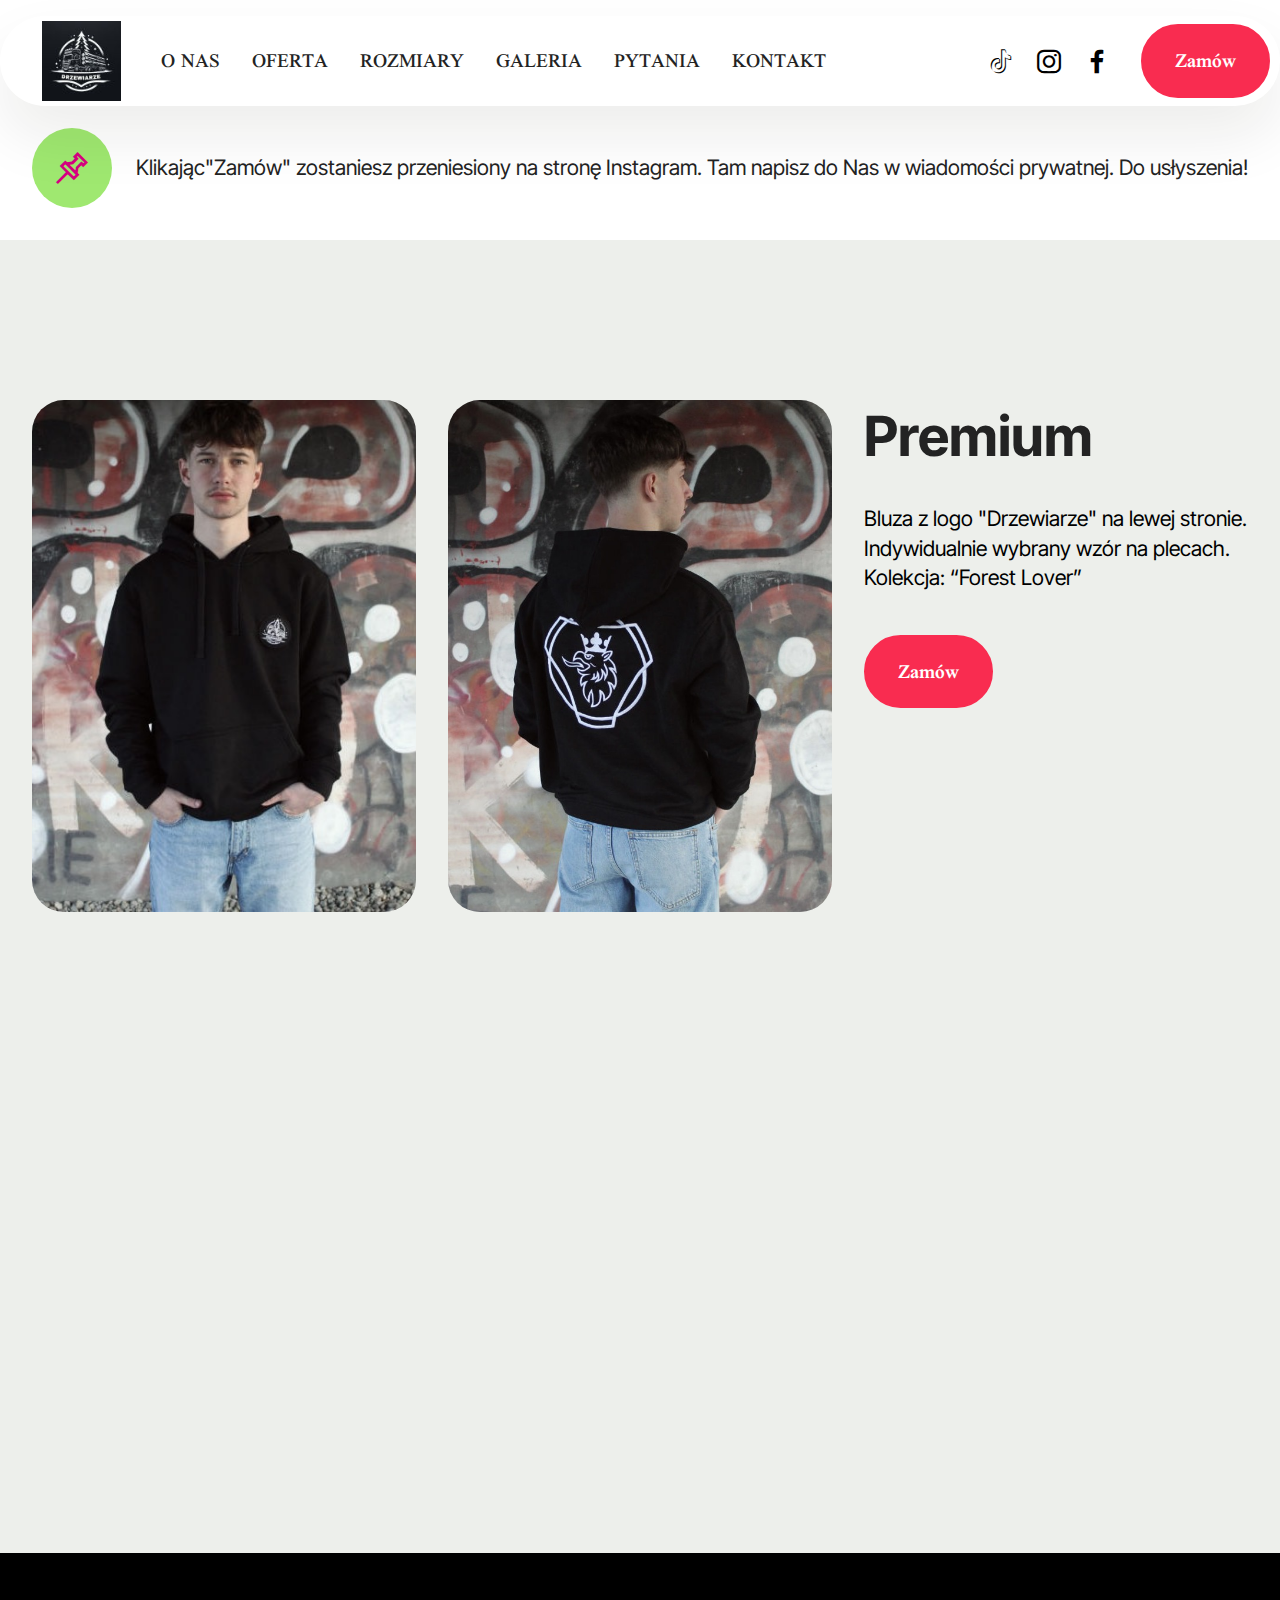
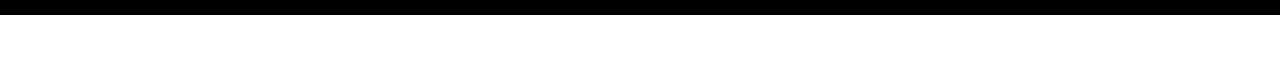
==== commit 0d6e4303: "Add files via upload" ====
--- a/BluzaPremium.html
+++ b/BluzaPremium.html
@@ -23,7 +23,7 @@
   <noscript><link rel="stylesheet" href="https://fonts.googleapis.com/css?family=Inter+Tight:100,200,300,400,500,600,700,800,900,100i,200i,300i,400i,500i,600i,700i,800i,900i&display=swap"></noscript>
   <link rel="preload" href="https://fonts.googleapis.com/css?family=Scheherazade+New:400,500,600,700&display=swap" as="style" onload="this.onload=null;this.rel='stylesheet'">
   <noscript><link rel="stylesheet" href="https://fonts.googleapis.com/css?family=Scheherazade+New:400,500,600,700&display=swap"></noscript>
-  <link rel="preload" as="style" href="assets/mobirise/css/mbr-additional.css?v=Weldhy"><link rel="stylesheet" href="assets/mobirise/css/mbr-additional.css?v=Weldhy" type="text/css">
+  <link rel="preload" as="style" href="assets/mobirise/css/mbr-additional.css?v=hRCusn"><link rel="stylesheet" href="assets/mobirise/css/mbr-additional.css?v=hRCusn" type="text/css">
 
   
   
@@ -56,10 +56,8 @@
 				<ul class="navbar-nav nav-dropdown" data-app-modern-menu="true"><li class="nav-item">
 						<a class="nav-link link text-black text-primary display-4" href="index.html#article20-2m">O NAS</a>
 					</li>
-					<li class="nav-item">
-						<a class="nav-link link text-black text-primary display-4" href="index.html#pricing02-2k" aria-expanded="false">OFERTA</a>
-					</li>
-					<li class="nav-item">
+					
+					<li class="nav-item"><a class="nav-link link show text-black text-primary display-4" href="index.html#pricing02-2k">OFERTA</a></li><li class="nav-item"><a class="nav-link link show text-black text-primary display-4" href="index.html#header13-3q">ROZMIARY</a></li><li class="nav-item"><a class="nav-link link show text-black text-primary display-4" href="index.html#gallery06-28">GALERIA</a></li><li class="nav-item"><a class="nav-link link show text-black text-primary display-4" href="index.html#list01-3o">PYTANIA</a></li><li class="nav-item">
 						<a class="nav-link link show text-black text-primary display-4" href="index.html#social06-2n" aria-expanded="false">KONTAKT</a>
 					</li></ul>
 				<div class="icons-menu">
@@ -176,7 +174,7 @@
             </div>
         </div>
     </div>
-</section><section class="display-7" style="padding: 0;align-items: center;justify-content: center;flex-wrap: wrap;    align-content: center;display: flex;position: relative;height: 4rem;"><a href="https://mobiri.se/3173245" style="flex: 1 1;height: 4rem;position: absolute;width: 100%;z-index: 1;"><img alt="" style="height: 4rem;" src="[data-uri]"></a><p style="margin: 0;text-align: center;" class="display-7">&#8204;</p><a style="z-index:1" href="https://mobirise.com/drag-drop-website-builder.html">Drag and Drop Website Builder</a></section><script src="assets/bootstrap/js/bootstrap.bundle.min.js"></script>  <script src="assets/smoothscroll/smooth-scroll.js"></script>  <script src="assets/ytplayer/index.js"></script>  <script src="assets/dropdown/js/navbar-dropdown.js"></script>  <script src="assets/theme/js/script.js"></script>  
+</section><section class="display-7" style="padding: 0;align-items: center;justify-content: center;flex-wrap: wrap;    align-content: center;display: flex;position: relative;height: 4rem;"><a href="https://mobiri.se/3173245" style="flex: 1 1;height: 4rem;position: absolute;width: 100%;z-index: 1;"><img alt="" style="height: 4rem;" src="[data-uri]"></a><p style="margin: 0;text-align: center;" class="display-7">&#8204;</p><a style="z-index:1" href="https://mobirise.com/builder/ai-website-generator.html">AI Website Generator</a></section><script src="assets/bootstrap/js/bootstrap.bundle.min.js"></script>  <script src="assets/smoothscroll/smooth-scroll.js"></script>  <script src="assets/ytplayer/index.js"></script>  <script src="assets/dropdown/js/navbar-dropdown.js"></script>  <script src="assets/theme/js/script.js"></script>  
   
   
  <div id="scrollToTop" class="scrollToTop mbr-arrow-up"><a style="text-align: center;"><i class="mbr-arrow-up-icon mbr-arrow-up-icon-cm cm-icon cm-icon-smallarrow-up"></i></a></div>
--- a/assets/mobirise/css/mbr-additional.css
+++ b/assets/mobirise/css/mbr-additional.css
@@ -1521,15 +1521,15 @@
 .cid-u8OUM1TKjC .content-head {
   max-width: 800px;
 }
-.cid-u8OQvL1vRy {
-  padding-top: 6rem;
-  padding-bottom: 6rem;
-  background-color: #ffffff;
-}
-.cid-u8OQvL1vRy .mbr-fallback-image.disabled {
+.cid-u8Yq1nZ32u {
+  padding-top: 12rem;
+  padding-bottom: 0rem;
+  background-color: #f7f7f7;
+}
+.cid-u8Yq1nZ32u .mbr-fallback-image.disabled {
   display: none;
 }
-.cid-u8OQvL1vRy .mbr-fallback-image {
+.cid-u8Yq1nZ32u .mbr-fallback-image {
   display: block;
   background-size: cover;
   background-position: center center;
@@ -1538,47 +1538,132 @@
   position: absolute;
   top: 0;
 }
-.cid-u8OQvL1vRy .title .num {
+.cid-u8Yq1nZ32u .image-wrap img {
+  width: 100%;
+}
+@media (min-width: 992px) {
+  .cid-u8Yq1nZ32u .image-wrap img {
+    display: block;
+    margin: auto;
+    width: 80%;
+  }
+}
+.cid-u8Yq1nZ32u .row-links {
+  width: 100%;
+  justify-content: center;
+}
+.cid-u8Yq1nZ32u .header-menu {
+  margin-top: 2rem;
+  list-style: none;
+  display: flex;
+  justify-content: center;
+  flex-wrap: wrap;
+  padding: 0;
+  margin-bottom: 0;
+}
+.cid-u8Yq1nZ32u .header-menu li {
+  padding: 0 1rem 1rem 1rem;
+}
+.cid-u8Yq1nZ32u .header-menu li p {
+  margin: 0;
+}
+.cid-u8Yq1nZ32u .content-head {
+  max-width: 800px;
+}
+.cid-u8YpxhlTEx {
+  padding-top: 6rem;
+  padding-bottom: 6rem;
+  background-color: #edefeb;
+}
+.cid-u8YpxhlTEx .mbr-fallback-image.disabled {
+  display: none;
+}
+.cid-u8YpxhlTEx .mbr-fallback-image {
+  display: block;
+  background-size: cover;
+  background-position: center center;
+  width: 100%;
+  height: 100%;
+  position: absolute;
+  top: 0;
+}
+.cid-u8YpxhlTEx .image-wrap img {
+  width: 100%;
+}
+@media (min-width: 992px) {
+  .cid-u8YpxhlTEx .image-wrap img {
+    display: block;
+    margin: auto;
+    width: 120%;
+  }
+}
+.cid-u8YpxhlTEx .row-links {
+  width: 100%;
+  justify-content: center;
+}
+.cid-u8YpxhlTEx .header-menu {
+  margin-top: 2rem;
+  list-style: none;
+  display: flex;
+  justify-content: center;
+  flex-wrap: wrap;
+  padding: 0;
+  margin-bottom: 0;
+}
+.cid-u8YpxhlTEx .header-menu li {
+  padding: 0 1rem 1rem 1rem;
+}
+.cid-u8YpxhlTEx .header-menu li p {
+  margin: 0;
+}
+.cid-u8YpxhlTEx .content-head {
+  max-width: 800px;
+}
+.cid-u8YuIuLdjI {
+  padding-top: 6rem;
+  padding-bottom: 6rem;
+  background-color: #ffffff;
+}
+.cid-u8YuIuLdjI .mbr-fallback-image.disabled {
+  display: none;
+}
+.cid-u8YuIuLdjI .mbr-fallback-image {
+  display: block;
+  background-size: cover;
+  background-position: center center;
+  width: 100%;
+  height: 100%;
+  position: absolute;
+  top: 0;
+}
+.cid-u8YuIuLdjI .title .num {
   width: 100%;
   display: block;
 }
-.cid-u8OQvL1vRy .title .card-title {
+.cid-u8YuIuLdjI .title .card-title {
   z-index: 1;
 }
-.cid-u8OQvL1vRy .count {
+.cid-u8YuIuLdjI .num {
   color: #9fe870;
-  font-weight: 700;
-  text-align: left;
-}
-.cid-u8OQvL1vRy .item-mb {
+}
+.cid-u8YuIuLdjI .item-mb {
   margin-bottom: 2rem;
 }
 @media (max-width: 767px) {
-  .cid-u8OQvL1vRy .item-mb {
+  .cid-u8YuIuLdjI .item-mb {
     margin-bottom: 1rem;
   }
 }
 @media (max-width: 767px) {
-  .cid-u8OQvL1vRy * {
+  .cid-u8YuIuLdjI * {
     text-align: center !important;
   }
-  .cid-u8OQvL1vRy .content-column {
+  .cid-u8YuIuLdjI .content-column {
     margin-bottom: 2rem;
   }
 }
-.cid-u8OQvL1vRy .content-head {
+.cid-u8YuIuLdjI .content-head {
   max-width: 800px;
-}
-.cid-u8OQvL1vRy H3 {
-  color: #a6a99c;
-  text-align: left;
-}
-.cid-u8OQvL1vRy .card-text {
-  text-align: left;
-}
-.cid-u8OQvL1vRy .card-title,
-.cid-u8OQvL1vRy .card-img {
-  text-align: left;
 }
 .cid-u8NZmC7W1Y {
   padding-top: 6rem;
--- a/assets/mobirise/css/mbr-additional.css
+++ b/assets/mobirise/css/mbr-additional.css
@@ -1521,15 +1521,15 @@
 .cid-u8OUM1TKjC .content-head {
   max-width: 800px;
 }
-.cid-u8OQvL1vRy {
-  padding-top: 6rem;
-  padding-bottom: 6rem;
-  background-color: #ffffff;
-}
-.cid-u8OQvL1vRy .mbr-fallback-image.disabled {
+.cid-u8Yq1nZ32u {
+  padding-top: 12rem;
+  padding-bottom: 0rem;
+  background-color: #f7f7f7;
+}
+.cid-u8Yq1nZ32u .mbr-fallback-image.disabled {
   display: none;
 }
-.cid-u8OQvL1vRy .mbr-fallback-image {
+.cid-u8Yq1nZ32u .mbr-fallback-image {
   display: block;
   background-size: cover;
   background-position: center center;
@@ -1538,47 +1538,132 @@
   position: absolute;
   top: 0;
 }
-.cid-u8OQvL1vRy .title .num {
+.cid-u8Yq1nZ32u .image-wrap img {
+  width: 100%;
+}
+@media (min-width: 992px) {
+  .cid-u8Yq1nZ32u .image-wrap img {
+    display: block;
+    margin: auto;
+    width: 80%;
+  }
+}
+.cid-u8Yq1nZ32u .row-links {
+  width: 100%;
+  justify-content: center;
+}
+.cid-u8Yq1nZ32u .header-menu {
+  margin-top: 2rem;
+  list-style: none;
+  display: flex;
+  justify-content: center;
+  flex-wrap: wrap;
+  padding: 0;
+  margin-bottom: 0;
+}
+.cid-u8Yq1nZ32u .header-menu li {
+  padding: 0 1rem 1rem 1rem;
+}
+.cid-u8Yq1nZ32u .header-menu li p {
+  margin: 0;
+}
+.cid-u8Yq1nZ32u .content-head {
+  max-width: 800px;
+}
+.cid-u8YpxhlTEx {
+  padding-top: 6rem;
+  padding-bottom: 6rem;
+  background-color: #edefeb;
+}
+.cid-u8YpxhlTEx .mbr-fallback-image.disabled {
+  display: none;
+}
+.cid-u8YpxhlTEx .mbr-fallback-image {
+  display: block;
+  background-size: cover;
+  background-position: center center;
+  width: 100%;
+  height: 100%;
+  position: absolute;
+  top: 0;
+}
+.cid-u8YpxhlTEx .image-wrap img {
+  width: 100%;
+}
+@media (min-width: 992px) {
+  .cid-u8YpxhlTEx .image-wrap img {
+    display: block;
+    margin: auto;
+    width: 120%;
+  }
+}
+.cid-u8YpxhlTEx .row-links {
+  width: 100%;
+  justify-content: center;
+}
+.cid-u8YpxhlTEx .header-menu {
+  margin-top: 2rem;
+  list-style: none;
+  display: flex;
+  justify-content: center;
+  flex-wrap: wrap;
+  padding: 0;
+  margin-bottom: 0;
+}
+.cid-u8YpxhlTEx .header-menu li {
+  padding: 0 1rem 1rem 1rem;
+}
+.cid-u8YpxhlTEx .header-menu li p {
+  margin: 0;
+}
+.cid-u8YpxhlTEx .content-head {
+  max-width: 800px;
+}
+.cid-u8YuIuLdjI {
+  padding-top: 6rem;
+  padding-bottom: 6rem;
+  background-color: #ffffff;
+}
+.cid-u8YuIuLdjI .mbr-fallback-image.disabled {
+  display: none;
+}
+.cid-u8YuIuLdjI .mbr-fallback-image {
+  display: block;
+  background-size: cover;
+  background-position: center center;
+  width: 100%;
+  height: 100%;
+  position: absolute;
+  top: 0;
+}
+.cid-u8YuIuLdjI .title .num {
   width: 100%;
   display: block;
 }
-.cid-u8OQvL1vRy .title .card-title {
+.cid-u8YuIuLdjI .title .card-title {
   z-index: 1;
 }
-.cid-u8OQvL1vRy .count {
+.cid-u8YuIuLdjI .num {
   color: #9fe870;
-  font-weight: 700;
-  text-align: left;
-}
-.cid-u8OQvL1vRy .item-mb {
+}
+.cid-u8YuIuLdjI .item-mb {
   margin-bottom: 2rem;
 }
 @media (max-width: 767px) {
-  .cid-u8OQvL1vRy .item-mb {
+  .cid-u8YuIuLdjI .item-mb {
     margin-bottom: 1rem;
   }
 }
 @media (max-width: 767px) {
-  .cid-u8OQvL1vRy * {
+  .cid-u8YuIuLdjI * {
     text-align: center !important;
   }
-  .cid-u8OQvL1vRy .content-column {
+  .cid-u8YuIuLdjI .content-column {
     margin-bottom: 2rem;
   }
 }
-.cid-u8OQvL1vRy .content-head {
+.cid-u8YuIuLdjI .content-head {
   max-width: 800px;
-}
-.cid-u8OQvL1vRy H3 {
-  color: #a6a99c;
-  text-align: left;
-}
-.cid-u8OQvL1vRy .card-text {
-  text-align: left;
-}
-.cid-u8OQvL1vRy .card-title,
-.cid-u8OQvL1vRy .card-img {
-  text-align: left;
 }
 .cid-u8NZmC7W1Y {
   padding-top: 6rem;
